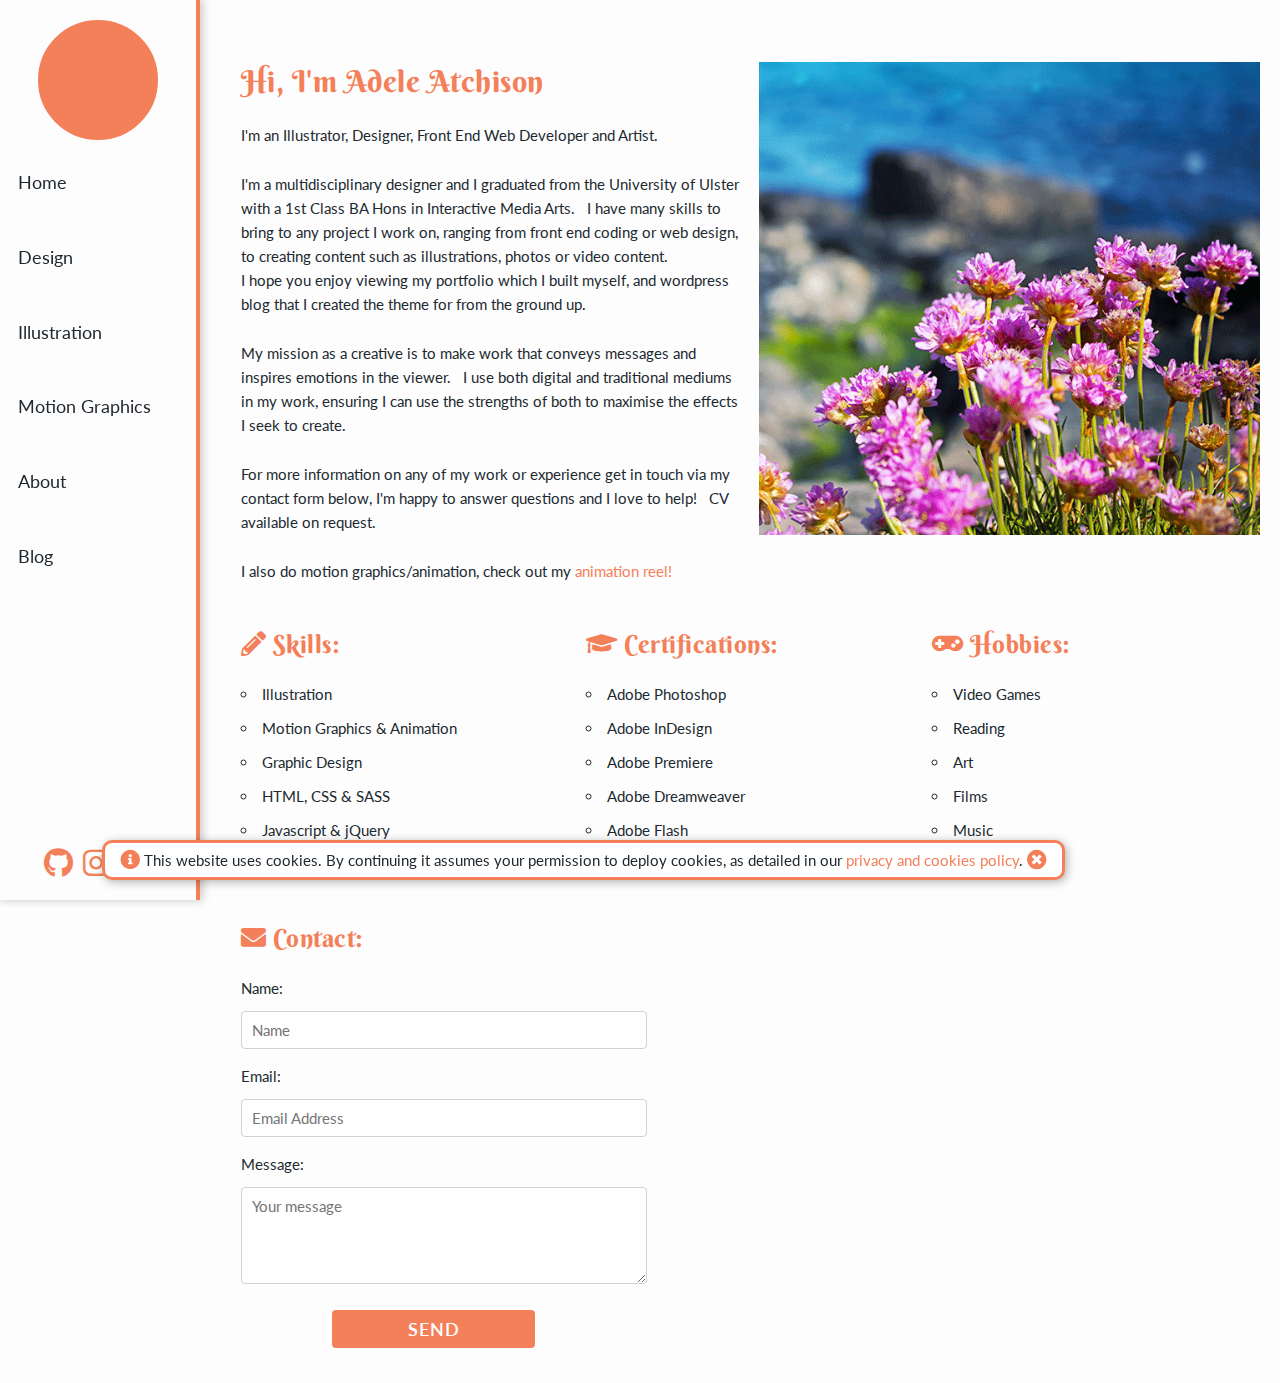
==== about.html @ dd893793 "Initial commit" ====
<!DOCTYPE html>
<html lang="en">
<head>

  <!-- Basic Page Needs
  –––––––––––––––––––––––––––––––––––––––––––––––––– -->
  <meta charset="utf-8">
  <title>Adele Atchison's Portfolio</title>
  <meta http-equiv="Content-Language" content="en">
  <meta name="description" content="Home Page of Adele Atchison's Portfolio">
  <meta name="author" content="Adele Atchison">
  <meta name="keywords" content="HTML,CSS,JavaScript,Illustration,Illustrator,Design,Designer,Photography,Portfolio,Northern Ireland,">

  <!-- Mobile Specific Metas
  –––––––––––––––––––––––––––––––––––––––––––––––––– -->
  <meta name="viewport" content="width=device-width, initial-scale=1">

  <!-- FONT
  –––––––––––––––––––––––––––––––––––––––––––––––––– -->
  <link href="https://fonts.googleapis.com/css?family=Berkshire+Swash|Lato" rel="stylesheet">

  <!-- CSS
  –––––––––––––––––––––––––––––––––––––––––––––––––– -->
  <link rel="stylesheet" href="css/normalize.css">
  <link rel="stylesheet" href="css/skeleton.css">
  <link rel="stylesheet" href="css/portfoliostyle.css">
  <link rel="stylesheet" href="css/fontawesome-free-5.0.1/web-fonts-with-css/css/fontawesome-all.css">
    
  <!-- Favicon
  –––––––––––––––––––––––––––––––––––––––––––––––––– -->
  <link rel="icon" type="image/png" href="images/favicon.png">
<!-- Global site tag (gtag.js) - Google Analytics -->
<script async src="https://www.googletagmanager.com/gtag/js?id=UA-66696200-1"></script>
<script>
  window.dataLayer = window.dataLayer || [];
  function gtag(){dataLayer.push(arguments);}
  gtag('js', new Date());

  gtag('config', 'UA-66696200-1');
</script>

</head>
<body>
    <!--<div id="splash" style="text-align: center;vertical-align: middle;font-size: 20px;">hi there</div>-->
    
    <div id="imgpage"><div id="close"><i class="fa fa-times fa-2x"></i></div>
    <div class="navigationbuttons"><div id="prev_button"><i class="fa fa-chevron-left fa-5x" aria-hidden="false"></i></div><div id="next_button"><i class="fa fa-chevron-right fa-5x" aria-hidden="false"></i></div></div>
</div>

  <!-- Primary Page Layout
  –––––––––––––––––––––––––––––––––––––––––––––––––– -->
    <div id="containerouter" data-page="default">
        <input id="sidebar_button" type="checkbox" role="button"><label for="sidebar_button"><span><i class="fas fa-bars fa-2x"></i></span></label></input>
        <div id="sidebar">
                 <div id="myicon"></div>
            <ul>
                <li><a href="./" data-page="default">Home</a></li>
                <li><a href="design.html" data-page="design">Design</a></li>
                <li><a href="illustration.html" data-page="illustration">Illustration</a></li>
                <li><a href="motiongraphics.html" data-page="photography">Motion Graphics</a></li>
                <li><a href="about.html" data-page="default">About</a></li>
                <li><a href="http://www.adeleatchison.co.uk/blog/" data-page="blog">Blog</a></li>
            </ul>
            
            
    <div class="footer">
        <a href="https://github.com/DelAtchison"><i class="fab fa-github fa-fw fa-2x"></i></a>
        <a href="https://www.instagram.com/deliinthesky/"><i class="fab fa-instagram fa-fw fa-2x"></i></a>
        <a href="https://twitter.com/DeliAtchison"><i class="fab fa-twitter fa-fw fa-2x"></i></a>
        
            </div>
        </div>
    
      <div class="containerinner about">
        <div id="gallery" style="margin-top:5%;">
            <div class="twelve columns">
            <div class="one-half column" style="padding-right:10px;"><h4 style="font-size:2em;">Hi, I'm Adele Atchison</h4><p>I'm an Illustrator, Designer, Front End Web Developer and Artist.</p><p>I'm a multidisciplinary designer and I graduated from the University of Ulster with a 1st Class BA Hons in Interactive Media Arts. &nbsp I have many skills to bring to any project I work on, ranging from front end coding or web design, to creating content such as illustrations, photos or video content. <br> I hope you enjoy viewing my portfolio which I built myself, and wordpress blog that I created the theme for from the ground up.</p> 
                
            <p>My mission as a creative is to make work that conveys messages and inspires emotions in the viewer.  &nbsp I use both digital and traditional mediums in my work, ensuring I can use the strengths of both to maximise the effects I seek to create.</p>
                
            <p>For more information on any of my work or experience get in touch via my contact form below, I'm happy to answer questions and I love to help! &nbsp CV available on request.</p>
                <p>I also do motion graphics/animation, check out my <a href="https://www.youtube.com/watch?v=agPzBRjDsdI&feature=youtu.be">animation reel! </a></p></div>
                
            <noscript><b>Javascript is disabled on your browser.<br> Please enable it to view this online portfolio as it was designed.</b></noscript>
            
            <div class="one-half column" style="padding-right:0.7%;"><img src="images/thumbnails/Photography/profileflowers.png" width="100%"></div>
            </div>
            <div class="twelve columns">
            <div class="one-third column"><h4><i class="fas fa-pencil-alt"></i> Skills:</h4>
                <ul>
                    <li>Illustration</li>
                    <li>Motion Graphics & Animation</li>
                    <li>Graphic Design</li>
                    <li>HTML, CSS & SASS </li>
                    <li>Javascript & jQuery</li>
                    <li>Photography</li>
                    
                </ul></div>
            <div class="one-third column"><h4><i class="fas fa-graduation-cap"></i> Certifications:</h4>
                <ul>
                    <li>Adobe Photoshop</li>
                    <li>Adobe InDesign</li>
                    <li>Adobe Premiere</li>
                    <li>Adobe Dreamweaver</li>
                    <li>Adobe Flash</li>
                </ul></div>
            <div class="one-third column"><h4><i class="fas fa-gamepad"></i> Hobbies:</h4>
            <ul>
                    <li>Video Games</li>
                    <li>Reading</li>
                    <li>Art</li>
                    <li>Films</li>
                    <li>Music</li>
                </ul></div>
            </div>
            <div class="twelve columns">
            <div class="one-half column cform"><h4><i class="fas fa-envelope"></i> Contact:</h4>
             <form action="//formspree.io/delatchison@gmail.com" method="POST" style="margin-left:3%">
                <p>  Name: </p>
                <input type="text" name="name" placeholder="Name">
                <p>  Email: </p>
                <input type="email" name="_replyto" placeholder="Email Address">
                <p>  Message: </p> 
                <textarea name="message" rows="5" placeholder="Your message" style="height:6.5em"></textarea>
                <input type="text" name="_gotcha" style="display:none"><br> 
                <input type="submit" value="Send" style="color:white;margin:0 auto;font-size:1.8rem;margin-top:20px;">
                </form> 
                </div></div>
                      
                
            
        </div>
      </div>
  </div>
<!-- Scripts --------->
       
  <script src="cookie_banner.js"></script> 
<!---End Document
  –––––––––––––––––––––––––––––––––––––––––––––––––– -->
</body>
</html>
---- css/skeleton.css ----
/*
* Skeleton V2.0.4
* Copyright 2014, Dave Gamache
* www.getskeleton.com
* Free to use under the MIT license.
* http://www.opensource.org/licenses/mit-license.php
* 12/29/2014
*/


/* Table of contents
––––––––––––––––––––––––––––––––––––––––––––––––––
- Grid
- Base Styles
- Typography
- Links
- Buttons
- Forms
- Lists
- Code
- Tables
- Spacing
- Utilities
- Clearing
- Media Queries
*/


/* Grid
–––––––––––––––––––––––––––––––––––––––––––––––––– */
.containerinner {
  position: relative;
  width: 100%; /* 798px breakpoint */
  max-width: 1040px;
  margin: 0;
  box-sizing: border-box;
  padding-top:20px;
  left:0;
  -moz-transition: left 0.3s ease;
  transition: left 0.3s ease;

}
.column,
.columns {
  width: 100%;
  float: left;
  box-sizing: border-box; }

/* For devices larger than 400px */
@media (min-width: 400px) {
  .container {
    width: 85%;
    padding: 0; }
}

/* For devices larger than 550px */
@media (min-width: 550px) {
  .containerinner {
    width: 97.5%; 
      margin:0 auto;}
  .column,
  .columns {
    margin: 0.5%!important; }
  /*.column:first-child,
  .columns:first-child {
    margin-left: 0; }*/

  .one.column,
  .one.columns                    { width: 4.66666666667%; }
  .two.columns                    { width: 13.3333333333%; }
  .three.columns                  { width: 22%;            }
  .four.columns                   { width: 30.6666666667%; }
  .five.columns                   { width: 39.3333333333%; }
  .six.columns                    { width: 48%;            }
  .seven.columns                  { width: 56.6666666667%; }
  .eight.columns                  { width: 65.3333333333%; }
  .nine.columns                   { width: 74.0%;          }
  .ten.columns                    { width: 82.6666666667%; }
  .eleven.columns                 { width: 91.3333333333%; }
  .twelve.columns                 { width: 100%; margin-left: 0; }

  .one-third.column               { width: 32.3333333334%; }
  .two-thirds.column              { width: 65.3333333333%; }

  .one-half.column                { width: 49%; }

  /* Offsets */
  .offset-by-one.column,
  .offset-by-one.columns          { margin-left: 8.66666666667%; }
  .offset-by-two.column,
  .offset-by-two.columns          { margin-left: 17.3333333333%; }
  .offset-by-three.column,
  .offset-by-three.columns        { margin-left: 26%;            }
  .offset-by-four.column,
  .offset-by-four.columns         { margin-left: 34.6666666667%; }
  .offset-by-five.column,
  .offset-by-five.columns         { margin-left: 43.3333333333%; }
  .offset-by-six.column,
  .offset-by-six.columns          { margin-left: 52%;            }
  .offset-by-seven.column,
  .offset-by-seven.columns        { margin-left: 60.6666666667%; }
  .offset-by-eight.column,
  .offset-by-eight.columns        { margin-left: 69.3333333333%; }
  .offset-by-nine.column,
  .offset-by-nine.columns         { margin-left: 78.0%;          }
  .offset-by-ten.column,
  .offset-by-ten.columns          { margin-left: 86.6666666667%; }
  .offset-by-eleven.column,
  .offset-by-eleven.columns       { margin-left: 95.3333333333%; }

  .offset-by-one-third.column,
  .offset-by-one-third.columns    { margin-left: 34.6666666667%; }
  .offset-by-two-thirds.column,
  .offset-by-two-thirds.columns   { margin-left: 69.3333333333%; }

  .offset-by-one-half.column,
  .offset-by-one-half.columns     { margin-left: 52%; }

}
@media (min-width: 600px) {
    .containerinner {padding-top:0;
  padding: 0 20px;
    margin: 0 auto;}
}
@media (min-width: 750px) {
    .containerinner {
        margin-left:20%;
        width:78%;
    }
}
@media (min-width: 1080px) {
    .containerinner {
        margin-left:17.5%;
        width:82.5%;
        max-width: 1200px;
    }
}
@media (min-width: 1200px) {
    .containerinner {
        margin-left:16%;
        width:85%;
        max-width: 1200px;
    }
}
@media (min-width: 1440px) {
    .containerinner {
        margin-left:15%;
        width:90%;
        max-width: 1200px;
    }
}
@media (min-width: 1560px) {
    .containerinner {
        margin-left:17.5%;
        width:90%;
        max-width: 1200px;
    }
}
@media (min-width: 1700px) {
    .containerinner {
        margin-left:17.5%;
        width:100%;
        max-width: 1300px;
    }
}

/* Base Styles
–––––––––––––––––––––––––––––––––––––––––––––––––– */
/* NOTE
html is set to 62.5% so that all the REM measurements throughout Skeleton
are based on 10px sizing. So basically 1.5rem = 15px :) */
html {
  font-size: 62.5%; }
body {
  font-size: 1.5em; /* currently ems cause chrome bug misinterpreting rems on body element */
  line-height: 1.6;
  font-weight: 400;
  font-family: "Raleway", "HelveticaNeue", "Helvetica Neue", Helvetica, Arial, sans-serif;
  color: #222; }


/* Typography
–––––––––––––––––––––––––––––––––––––––––––––––––– */
h1, h2, h3, h4, h5, h6 {
  margin-top: 0;
  margin-bottom: 2rem;
  font-weight: 300; }
h1 { font-size: 4.0rem; line-height: 1.2;  letter-spacing: -.1rem;}
h2 { font-size: 3.6rem; line-height: 1.25; letter-spacing: -.1rem; }
h3 { font-size: 3.0rem; line-height: 1.3;  letter-spacing: -.1rem; }
h4 { font-size: 2.4rem; line-height: 1.35; letter-spacing: -.08rem; }
h5 { font-size: 1.8rem; line-height: 1.5;  letter-spacing: -.05rem; }
h6 { font-size: 1.5rem; line-height: 1.6;  letter-spacing: 0; }

/* Larger than phablet */
@media (min-width: 550px) {
  h1 { font-size: 5.0rem; }
  h2 { font-size: 4.2rem; }
  h3 { font-size: 3.6rem; }
  h4 { font-size: 3.0rem; }
  h5 { font-size: 2.4rem; }
  h6 { font-size: 1.5rem; }
}

p {
  margin-top: 0; }


/* Links
–––––––––––––––––––––––––––––––––––––––––––––––––– */
a {
  color: #1EAEDB; }
a:hover {
  color: #0FA0CE; }


/* Buttons
–––––––––––––––––––––––––––––––––––––––––––––––––– */
.button,
button,
input[type="submit"],
input[type="reset"],
input[type="button"] {
  display: inline-block;
  height: 38px;
  padding: 0 30px;
  color: #555;
  text-align: center;
  font-size: 11px;
  font-weight: 600;
  line-height: 38px;
  letter-spacing: .1rem;
  text-transform: uppercase;
  text-decoration: none;
  white-space: nowrap;
  background-color: transparent;
  border-radius: 4px;
  border: 1px solid #bbb;
  cursor: pointer;
  box-sizing: border-box; }
.button:hover,
button:hover,
input[type="submit"]:hover,
input[type="reset"]:hover,
input[type="button"]:hover,
.button:focus,
button:focus,
input[type="submit"]:focus,
input[type="reset"]:focus,
input[type="button"]:focus {
  color: #333;
  border-color: #888;
  outline: 0; }
.button.button-primary,
button.button-primary,
input[type="submit"].button-primary,
input[type="reset"].button-primary,
input[type="button"].button-primary {
  color: #FFF;
  background-color: #33C3F0;
  border-color: #33C3F0; }
.button.button-primary:hover,
button.button-primary:hover,
input[type="submit"].button-primary:hover,
input[type="reset"].button-primary:hover,
input[type="button"].button-primary:hover,
.button.button-primary:focus,
button.button-primary:focus,
input[type="submit"].button-primary:focus,
input[type="reset"].button-primary:focus,
input[type="button"].button-primary:focus {
  color: #FFF;
  background-color: #1EAEDB;
  border-color: #1EAEDB; }


/* Forms
–––––––––––––––––––––––––––––––––––––––––––––––––– */
input[type="email"],
input[type="number"],
input[type="search"],
input[type="text"],
input[type="tel"],
input[type="url"],
input[type="password"],
textarea,
select {
  height: 38px;
  padding: 6px 10px; /* The 6px vertically centers text on FF, ignored by Webkit */
  background-color: #fff;
  border: 1px solid #D1D1D1;
  border-radius: 4px;
  box-shadow: none;
  box-sizing: border-box; }
/* Removes awkward default styles on some inputs for iOS */
input[type="email"],
input[type="number"],
input[type="search"],
input[type="text"],
input[type="tel"],
input[type="url"],
input[type="password"],
textarea {
  -webkit-appearance: none;
     -moz-appearance: none;
          appearance: none; }
textarea {
  min-height: 65px;
  padding-top: 6px;
  padding-bottom: 6px; }
input[type="email"]:focus,
input[type="number"]:focus,
input[type="search"]:focus,
input[type="text"]:focus,
input[type="tel"]:focus,
input[type="url"]:focus,
input[type="password"]:focus,
textarea:focus,
select:focus {
  border: 1px solid #33C3F0;
  outline: 0; }
label,
legend {
  display: block;
  margin-bottom: .5rem;
  font-weight: 600; }
fieldset {
  padding: 0;
  border-width: 0; }
input[type="checkbox"],
input[type="radio"] {
  display: inline; }
label > .label-body {
  display: inline-block;
  margin-left: .5rem;
  font-weight: normal; }


/* Lists
–––––––––––––––––––––––––––––––––––––––––––––––––– */
ul {
  list-style: circle inside; }
ol {
  list-style: decimal inside; }
ol, ul {
  padding-left: 0;
  margin-top: 0; }
ul ul,
ul ol,
ol ol,
ol ul {
  margin: 1.5rem 0 1.5rem 3rem;
  font-size: 90%; }
li {
  margin-bottom: 1rem; }


/* Code
–––––––––––––––––––––––––––––––––––––––––––––––––– */
code {
  padding: .2rem .5rem;
  margin: 0 .2rem;
  font-size: 90%;
  white-space: nowrap;
  background: #F1F1F1;
  border: 1px solid #E1E1E1;
  border-radius: 4px; }
pre > code {
  display: block;
  padding: 1rem 1.5rem;
  white-space: pre; }


/* Tables
–––––––––––––––––––––––––––––––––––––––––––––––––– */
th,
td {
  padding: 12px 15px;
  text-align: left;
  border-bottom: 1px solid #E1E1E1; }
th:first-child,
td:first-child {
  padding-left: 0; }
th:last-child,
td:last-child {
  padding-right: 0; }


/* Spacing
–––––––––––––––––––––––––––––––––––––––––––––––––– */
button,
.button {
  margin-bottom: 1rem; }
input,
textarea,
select,
fieldset {
  margin-bottom: 1.5rem; }
pre,
blockquote,
dl,
figure,
table,
p,
ul,
ol,
form {
  margin-bottom: 2.5rem; }


/* Utilities
–––––––––––––––––––––––––––––––––––––––––––––––––– */
.u-full-width {
  width: 100%;
  box-sizing: border-box; }
.u-max-full-width {
  max-width: 100%;
  box-sizing: border-box; }
.u-pull-right {
  float: right; }
.u-pull-left {
  float: left; }


/* Misc
–––––––––––––––––––––––––––––––––––––––––––––––––– */
hr {
  margin-top: 3rem;
  margin-bottom: 3.5rem;
  border-width: 0;
  border-top: 1px solid #E1E1E1; }


/* Clearing
–––––––––––––––––––––––––––––––––––––––––––––––––– */

/* Self Clearing Goodness */
.container:after,
.row:after,
.u-cf {
  content: "";
  display: table;
  clear: both; }


/* Media Queries
–––––––––––––––––––––––––––––––––––––––––––––––––– */
/*
Note: The best way to structure the use of media queries is to create the queries
near the relevant code. For example, if you wanted to change the styles for buttons
on small devices, paste the mobile query code up in the buttons section and style it
there.
*/


/* Larger than mobile */
@media (min-width: 400px) {}

/* Larger than phablet (also point when grid becomes active) */
@media (min-width: 550px) {}

/* Larger than tablet */
@media (min-width: 750px) {}

/* Larger than desktop */
@media (min-width: 1000px) {}

/* Larger than Desktop HD */
@media (min-width: 1200px) {}
---- css/portfoliostyle.css ----
/* -- css for adeleatchison.co.uk coded by Adele Atchison (deliinthesky) -- */
/* -- Variables ----------------------------------------------------------- */
/* -- Gradients ----------------------------------------------------------- */
/* -- Peach Base ---------------------------------------------------------- */
/* -- Pink Base ---------------------------------------------------------- */
/* -- Purple Base -------------------------------------------------------- */
/* -- Blue Base ---------------------------------------------------------- */
/* -- Green Base --------------------------------------------------------- */
/* -- Defaults  ---------------------------------------------------------- */
body {
  color: #212930;
  box-sizing: border-box !important;
  font-family: 'Lato', sans-serif;
}

#containerouter {
  position: relative;
  width: 100%;
  margin: 0 auto;
  box-sizing: border-box;
  background-color: #fdfdfd;
  overflow: hidden; }

#gallery {
  margin-top: 30px;
  clear: both;
  display: table;
  height: 500px;
  width: 100%; }
  #gallery h1, #gallery h2, #gallery h5 {
    font-family: 'Berkshire Swash';
    color: #f4805a; }
  #gallery h4 {
    font-size: 2.5rem;
    font-family: 'Berkshire Swash', cursive;
    color: #f4805a;
    letter-spacing: 0.5px; }

/* -- Mobile First ------------------------------------------------------ */
#sidebar {
  top: 0;
  left: -600px;
  width: 100%;
  height: 100%;
  background-color: #fdfdfd;
  float: left;
  position: fixed;
  box-sizing: border-box;
  overflow: hidden;
  z-index: 10;
  padding-top: 50px;
  -moz-transition: left 0.3s ease;
  transition: left 0.3s ease;
  -webkit-box-shadow: 2px 0px 8px 1px #cecdcc;
  -moz-box-shadow: 2px 0px 8px 1px #cecdcc;
  box-shadow: 2px 0px 8px 1px #cecdcc; }
  #sidebar li {
    list-style: none;
    font-size: 1.2em;
    width: 95%; }
    #sidebar li a {
      text-decoration: none;
      color: #212930;
      width: 90%;
      display: block;
      padding: 1em; }
    #sidebar li a:hover {
      -webkit-box-shadow: 0px 2px 6px 0px #cecdcc;
      -moz-box-shadow: 0px 2px 6px 0px #cecdcc;
      box-shadow: 0px 2px 6px 0px #cecdcc; }
  #sidebar .footer {
    background-color: #fdfdfd;
    bottom: 10px;
    position: absolute;
    height: auto;
    width: 100%;
    margin: 0 auto;
    left: -0.9%;
    box-sizing: border-box;
    padding: 5%;
    display: flex;
    align-items: center;
    justify-content: center;
    align-items: flex-end; }
    #sidebar .footer a {
      transition: all 0.2s ease;
      -webkit-transition: all 0.2s ease; }
  #sidebar #myicon {
    width: 120px;
    height: 120px;
    border-radius: 50%;
    background-color: #f4805a;
    margin: 0 auto;
    display: none;
    background-image: url(../images/images/illustration/profile.png);
    background-size: cover;
    background-position: center;
    border-width: 3px;
    border-style: solid;
    box-sizing: border-box; }

#menu-menu-1 {
  padding: 0 !important; }

#containerouter[data-page="default"] #myicon {
  border-color: #f4805a; }

#containerouter[data-page="design"] #myicon {
  border-color: #f05b71; }

#containerouter[data-page="illustration"] #myicon {
  border-color: #8b80bc; }

#containerouter[data-page="photography"] #myicon {
  border-color: #4e8cca; }

#containerouter[data-page="blog"] #myicon {
  border-color: #78c372; }

#gallery input {
  width: 100%; }
#gallery .header h5 {
  font-size: 1.4em; }
  #gallery .header h5 a {
    text-decoration: none;
    color: #f4805a; }
  #gallery .header h5 a:hover {
    color: #f05b71; }

.about {
  padding-left: 2%;
  padding-right: 2%; }
  .about a {
    text-decoration: none;
    color: #f4805a; }
  .about a:hover {
    color: #f05b71; }

#containerouter[data-page="default"] #sidebar {
  border-style: solid;
  border-width: 0px 4px 0px 0px;
  border-right-color: #f4805a; }
  #containerouter[data-page="default"] #sidebar a[data-page='default']:hover {
    background-color: #f4805a;
    color: #fdfdfd; }
  #containerouter[data-page="default"] #sidebar a[data-page='design']:hover {
    background: #f4805a;
    /* Old browsers */
    background: -moz-linear-gradient(right, #f4805a 0%, #f05b71 90%);
    /* FF3.6+ */
    background: -webkit-gradient(linear, right, left, color-stop(0%, #f4805a), color-stop(90%, #f05b71));
    /* Chrome,Safari4+ */
    background: -webkit-linear-gradient(right, #f4805a 0%, #f05b71 90%);
    /* Chrome10+,Safari5.1+ */
    background: -o-linear-gradient(right, #f4805a 0%, #f05b71 90%);
    /* Opera 11.10+ */
    background: -ms-linear-gradient(right, #f4805a 0%, #f05b71 90%);
    /* IE10+ */
    background: linear-gradient(to left, #f4805a 0%, #f05b71 90%);
    /* W3C */
    filter: progid:DXImageTransform.Microsoft.gradient( startColorstr='#ffffff', endColorstr='#000000',GradientType=0 );
    /* IE6-9 */
    color: #fdfdfd; }
  #containerouter[data-page="default"] #sidebar a[data-page='illustration']:hover {
    background: #f4805a;
    /* Old browsers */
    background: -moz-linear-gradient(right, #f4805a 0%, #8b80bc 90%);
    /* FF3.6+ */
    background: -webkit-gradient(linear, right, left, color-stop(0%, #f4805a), color-stop(90%, #8b80bc));
    /* Chrome,Safari4+ */
    background: -webkit-linear-gradient(right, #f4805a 0%, #8b80bc 90%);
    /* Chrome10+,Safari5.1+ */
    background: -o-linear-gradient(right, #f4805a 0%, #8b80bc 90%);
    /* Opera 11.10+ */
    background: -ms-linear-gradient(right, #f4805a 0%, #8b80bc 90%);
    /* IE10+ */
    background: linear-gradient(to left, #f4805a 0%, #8b80bc 90%);
    /* W3C */
    filter: progid:DXImageTransform.Microsoft.gradient( startColorstr='#ffffff', endColorstr='#000000',GradientType=0 );
    /* IE6-9 */
    color: #fdfdfd; }
  #containerouter[data-page="default"] #sidebar a[data-page='photography']:hover {
    background: #f4805a;
    /* Old browsers */
    background: -moz-linear-gradient(right, #f4805a 0%, #4e8cca 90%);
    /* FF3.6+ */
    background: -webkit-gradient(linear, right, left, color-stop(0%, #f4805a), color-stop(90%, #4e8cca));
    /* Chrome,Safari4+ */
    background: -webkit-linear-gradient(right, #f4805a 0%, #4e8cca 90%);
    /* Chrome10+,Safari5.1+ */
    background: -o-linear-gradient(right, #f4805a 0%, #4e8cca 90%);
    /* Opera 11.10+ */
    background: -ms-linear-gradient(right, #f4805a 0%, #4e8cca 90%);
    /* IE10+ */
    background: linear-gradient(to left, #f4805a 0%, #4e8cca 90%);
    /* W3C */
    filter: progid:DXImageTransform.Microsoft.gradient( startColorstr='#ffffff', endColorstr='#000000',GradientType=0 );
    /* IE6-9 */
    color: #fdfdfd; }
  #containerouter[data-page="default"] #sidebar a[data-page='blog']:hover {
    background: #f4805a;
    /* Old browsers */
    background: -moz-linear-gradient(right, #f4805a 0%, #78c372 90%);
    /* FF3.6+ */
    background: -webkit-gradient(linear, right, left, color-stop(0%, #f4805a), color-stop(198, #78c372));
    /* Chrome,Safari4+ */
    background: -webkit-linear-gradient(right, #f4805a 0%, #78c372 90%);
    /* Chrome10+,Safari5.1+ */
    background: -o-linear-gradient(right, #f4805a 0%, #78c372 90%);
    /* Opera 11.10+ */
    background: -ms-linear-gradient(right, #f4805a 0%, #78c372 90%);
    /* IE10+ */
    background: linear-gradient(to left, #f4805a 0%, #78c372 90%);
    /* W3C */
    filter: progid:DXImageTransform.Microsoft.gradient( startColorstr='#ffffff', endColorstr='#000000',GradientType=0 );
    /* IE6-9 */
    color: #fdfdfd; }
#containerouter[data-page="default"] .footer a {
  color: #f4805a; }
#containerouter[data-page="default"] .footer a:hover {
  color: #f05b71;
  transition: all 0.2s ease;
  -webkit-transition: all 0.2s ease; }
#containerouter[data-page="default"] .footer a:active {
  color: #ce5335; }

.cookie a {
  color: #f4805a;
text-decoration: none;}
.cookie a:hover {
  color: #f05b71;
  transition: all 0.2s ease;
  -webkit-transition: all 0.2s ease; }
.cookie a:active {
  color: #ce5335; }

#containerouter[data-page="design"] #sidebar {
  border-style: solid;
  border-width: 0px 4px 0px 0px;
  border-right-color: #f05b71; }
  #containerouter[data-page="design"] #sidebar a[data-page='default']:hover {
    background: #f05b71;
    /* Old browsers */
    background: -moz-linear-gradient(right, #f05b71 0%, #f4805a 90%);
    /* FF3.6+ */
    background: -webkit-gradient(linear, right, left, color-stop(0%, #f05b71), color-stop(90%, #f4805a));
    /* Chrome,Safari4+ */
    background: -webkit-linear-gradient(right, #f05b71 0%, #f4805a 90%);
    /* Chrome10+,Safari5.1+ */
    background: -o-linear-gradient(right, #f05b71 0%, #f4805a 90%);
    /* Opera 11.10+ */
    background: -ms-linear-gradient(right, #f05b71 0%, #f4805a 90%);
    /* IE10+ */
    background: linear-gradient(to left, #f05b71 0%, #f4805a 90%);
    /* W3C */
    filter: progid:DXImageTransform.Microsoft.gradient( startColorstr='#ffffff', endColorstr='#000000',GradientType=0 );
    /* IE6-9 */
    color: #fdfdfd; }
  #containerouter[data-page="design"] #sidebar a[data-page='design']:hover {
    background-color: #f05b71;
    color: #fdfdfd; }
  #containerouter[data-page="design"] #sidebar a[data-page='illustration']:hover {
    background: #f05b71;
    /* Old browsers */
    background: -moz-linear-gradient(right, #f05b71 0%, #8b80bc 90%);
    /* FF3.6+ */
    background: -webkit-gradient(linear, right, left, color-stop(0%, #f05b71), color-stop(90%, #8b80bc));
    /* Chrome,Safari4+ */
    background: -webkit-linear-gradient(right, #f05b71 0%, #8b80bc 90%);
    /* Chrome10+,Safari5.1+ */
    background: -o-linear-gradient(right, #f05b71 0%, #8b80bc 90%);
    /* Opera 11.10+ */
    background: -ms-linear-gradient(right, #f05b71 0%, #8b80bc 90%);
    /* IE10+ */
    background: linear-gradient(to left, #f05b71 0%, #8b80bc 90%);
    /* W3C */
    filter: progid:DXImageTransform.Microsoft.gradient( startColorstr='#ffffff', endColorstr='#000000',GradientType=0 );
    /* IE6-9 */
    color: #fdfdfd; }
  #containerouter[data-page="design"] #sidebar a[data-page='photography']:hover {
    background: #f05b71;
    /* Old browsers */
    background: -moz-linear-gradient(right, #f05b71 0%, #4e8cca 90%);
    /* FF3.6+ */
    background: -webkit-gradient(linear, right, left, color-stop(0%, #f05b71), color-stop(90%, #4e8cca));
    /* Chrome,Safari4+ */
    background: -webkit-linear-gradient(right, #f05b71 0%, #4e8cca 90%);
    /* Chrome10+,Safari5.1+ */
    background: -o-linear-gradient(right, #f05b71 0%, #4e8cca 90%);
    /* Opera 11.10+ */
    background: -ms-linear-gradient(right, #f05b71 0%, #4e8cca 90%);
    /* IE10+ */
    background: linear-gradient(to left, #f05b71 0%, #4e8cca 90%);
    /* W3C */
    filter: progid:DXImageTransform.Microsoft.gradient( startColorstr='#ffffff', endColorstr='#000000',GradientType=0 );
    /* IE6-9 */
    color: #fdfdfd; }
  #containerouter[data-page="design"] #sidebar a[data-page='blog']:hover {
    background: #f05b71;
    /* Old browsers */
    background: -moz-linear-gradient(right, #f05b71 0%, #78c372 90%);
    /* FF3.6+ */
    background: -webkit-gradient(linear, right, left, color-stop(0%, #f05b71), color-stop(90%, #78c372));
    /* Chrome,Safari4+ */
    background: -webkit-linear-gradient(right, #f05b71 0%, #78c372 90%);
    /* Chrome10+,Safari5.1+ */
    background: -o-linear-gradient(right, #f05b71 0%, #78c372 90%);
    /* Opera 11.10+ */
    background: -ms-linear-gradient(right, #f05b71 0%, #78c372 90%);
    /* IE10+ */
    background: linear-gradient(to left, #f05b71 0%, #78c372 90%);
    /* W3C */
    filter: progid:DXImageTransform.Microsoft.gradient( startColorstr='#ffffff', endColorstr='#000000',GradientType=0 );
    /* IE6-9 */
    color: #fdfdfd; }
#containerouter[data-page="design"] .footer a {
  color: #f05b71; }
#containerouter[data-page="design"] .footer a:hover {
  color: #f4805a;
  transition: all 0.2s ease;
  -webkit-transition: all 0.2s ease; }

#containerouter[data-page="illustration"] #sidebar {
  border-style: solid;
  border-width: 0px 4px 0px 0px;
  border-right-color: #8b80bc; }
  #containerouter[data-page="illustration"] #sidebar a[data-page='default']:hover {
    background: #8b80bc;
    /* Old browsers */
    background: -moz-linear-gradient(right, #8b80bc 0%, #f4805a 90%);
    /* FF3.6+ */
    background: -webkit-gradient(linear, right, left, color-stop(0%, #8b80bc), color-stop(90%, #f4805a));
    /* Chrome,Safari4+ */
    background: -webkit-linear-gradient(right, #8b80bc 0%, #f4805a 90%);
    /* Chrome10+,Safari5.1+ */
    background: -o-linear-gradient(right, #8b80bc 0%, #f4805a 90%);
    /* Opera 11.10+ */
    background: -ms-linear-gradient(right, #8b80bc 0%, #f4805a 90%);
    /* IE10+ */
    background: linear-gradient(to left, #8b80bc 0%, #f4805a 90%);
    /* W3C */
    filter: progid:DXImageTransform.Microsoft.gradient( startColorstr='#ffffff', endColorstr='#000000',GradientType=0 );
    /* IE6-9 */
    color: #fdfdfd; }
  #containerouter[data-page="illustration"] #sidebar a[data-page='design']:hover {
    background: #8b80bc;
    /* Old browsers */
    background: -moz-linear-gradient(right, #8b80bc 0%, #f05b71 90%);
    /* FF3.6+ */
    background: -webkit-gradient(linear, right, left, color-stop(0%, #f05b71), color-stop(90%, #8b80bc));
    /* Chrome,Safari4+ */
    background: -webkit-linear-gradient(right, #8b80bc 0%, #f05b71 90%);
    /* Chrome10+,Safari5.1+ */
    background: -o-linear-gradient(right, #8b80bc 0%, #f05b71 90%);
    /* Opera 11.10+ */
    background: -ms-linear-gradient(right, #8b80bc 0%, #f05b71 90%);
    /* IE10+ */
    background: linear-gradient(to left, #8b80bc 0%, #f05b71 90%);
    /* W3C */
    filter: progid:DXImageTransform.Microsoft.gradient( startColorstr='#ffffff', endColorstr='#000000',GradientType=0 );
    /* IE6-9 */
    color: #fdfdfd; }
  #containerouter[data-page="illustration"] #sidebar a[data-page='illustration']:hover {
    background-color: #8b80bc;
    color: #fdfdfd; }
  #containerouter[data-page="illustration"] #sidebar a[data-page='photography']:hover {
    background: #8b80bc;
    /* Old browsers */
    background: -moz-linear-gradient(right, #8b80bc 0%, #4e8cca 90%);
    /* FF3.6+ */
    background: -webkit-gradient(linear, right, left, color-stop(0%, #8b80bc), color-stop(90%, #4e8cca));
    /* Chrome,Safari4+ */
    background: -webkit-linear-gradient(right, #8b80bc 0%, #4e8cca 90%);
    /* Chrome10+,Safari5.1+ */
    background: -o-linear-gradient(right, #8b80bc 0%, #4e8cca 90%);
    /* Opera 11.10+ */
    background: -ms-linear-gradient(right, #8b80bc 0%, #4e8cca 90%);
    /* IE10+ */
    background: linear-gradient(to left, #8b80bc 0%, #4e8cca 90%);
    /* W3C */
    filter: progid:DXImageTransform.Microsoft.gradient( startColorstr='#ffffff', endColorstr='#000000',GradientType=0 );
    /* IE6-9 */
    color: #fdfdfd; }
  #containerouter[data-page="illustration"] #sidebar a[data-page='blog']:hover {
    background: #8b80bc;
    /* Old browsers */
    background: -moz-linear-gradient(right, #8b80bc 0%, #78c372 90%);
    /* FF3.6+ */
    background: -webkit-gradient(linear, right, left, color-stop(0%, #8b80bc), color-stop(90%, #78c372));
    /* Chrome,Safari4+ */
    background: -webkit-linear-gradient(right, #8b80bc 0%, #78c372 90%);
    /* Chrome10+,Safari5.1+ */
    background: -o-linear-gradient(right, #8b80bc 0%, #78c372 90%);
    /* Opera 11.10+ */
    background: -ms-linear-gradient(right, #8b80bc 0%, #78c372 90%);
    /* IE10+ */
    background: linear-gradient(to left, #8b80bc 0%, #78c372 90%);
    /* W3C */
    filter: progid:DXImageTransform.Microsoft.gradient( startColorstr='#ffffff', endColorstr='#000000',GradientType=0 );
    /* IE6-9 */
    color: #fdfdfd; }
#containerouter[data-page="illustration"] .footer a {
  color: #8b80bc; }
#containerouter[data-page="illustration"] .footer a:hover {
  color: #f4805a;
  transition: all 0.2s ease;
  -webkit-transition: all 0.2s ease; }

#containerouter[data-page="photography"] #sidebar {
  border-style: solid;
  border-width: 0px 4px 0px 0px;
  border-right-color: #4e8cca; }
  #containerouter[data-page="photography"] #sidebar a[data-page='default']:hover {
    background: #4e8cca;
    /* Old browsers */
    background: -moz-linear-gradient(right, #4e8cca 0%, #f4805a 90%);
    /* FF3.6+ */
    background: -webkit-gradient(linear, right, left, color-stop(0%, #4e8cca), color-stop(90%, #f4805a));
    /* Chrome,Safari4+ */
    background: -webkit-linear-gradient(right, #4e8cca 0%, #f4805a 90%);
    /* Chrome10+,Safari5.1+ */
    background: -o-linear-gradient(right, #4e8cca 0%, #f4805a 90%);
    /* Opera 11.10+ */
    background: -ms-linear-gradient(right, #4e8cca 0%, #f4805a 90%);
    /* IE10+ */
    background: linear-gradient(to left, #4e8cca 0%, #f4805a 90%);
    /* W3C */
    filter: progid:DXImageTransform.Microsoft.gradient( startColorstr='#ffffff', endColorstr='#000000',GradientType=0 );
    /* IE6-9 */
    color: #fdfdfd; }
  #containerouter[data-page="photography"] #sidebar a[data-page='design']:hover {
    background: #4e8cca;
    /* Old browsers */
    background: -moz-linear-gradient(right, #4e8cca 0%, #f05b71 90%);
    /* FF3.6+ */
    background: -webkit-gradient(linear, right, left, color-stop(0%, #f05b71), color-stop(90%, #4e8cca));
    /* Chrome,Safari4+ */
    background: -webkit-linear-gradient(right, #4e8cca 0%, #f05b71 90%);
    /* Chrome10+,Safari5.1+ */
    background: -o-linear-gradient(right, #4e8cca 0%, #f05b71 90%);
    /* Opera 11.10+ */
    background: -ms-linear-gradient(right, #4e8cca 0%, #f05b71 90%);
    /* IE10+ */
    background: linear-gradient(to left, #4e8cca 0%, #f05b71 90%);
    /* W3C */
    filter: progid:DXImageTransform.Microsoft.gradient( startColorstr='#ffffff', endColorstr='#000000',GradientType=0 );
    /* IE6-9 */
    color: #fdfdfd; }
  #containerouter[data-page="photography"] #sidebar a[data-page='illustration']:hover {
    background: #4e8cca;
    /* Old browsers */
    background: -moz-linear-gradient(right, #4e8cca 0%, #8b80bc 90%);
    /* FF3.6+ */
    background: -webkit-gradient(linear, right, left, color-stop(0%, #4e8cca), color-stop(90%, #8b80bc));
    /* Chrome,Safari4+ */
    background: -webkit-linear-gradient(right, #4e8cca 0%, #8b80bc 90%);
    /* Chrome10+,Safari5.1+ */
    background: -o-linear-gradient(right, #4e8cca 0%, #8b80bc 90%);
    /* Opera 11.10+ */
    background: -ms-linear-gradient(right, #4e8cca 0%, #8b80bc 90%);
    /* IE10+ */
    background: linear-gradient(to left, #4e8cca 0%, #8b80bc 90%);
    /* W3C */
    filter: progid:DXImageTransform.Microsoft.gradient( startColorstr='#ffffff', endColorstr='#000000',GradientType=0 );
    /* IE6-9 */
    color: #fdfdfd; }
  #containerouter[data-page="photography"] #sidebar a[data-page='photography']:hover {
    background-color: #4e8cca;
    color: #fdfdfd; }
  #containerouter[data-page="photography"] #sidebar a[data-page='blog']:hover {
    background: #4e8cca;
    /* Old browsers */
    background: -moz-linear-gradient(right, #4e8cca 0%, #78c372 90%);
    /* FF3.6+ */
    background: -webkit-gradient(linear, right, left, color-stop(0%, #4e8cca), color-stop(90%, #78c372));
    /* Chrome,Safari4+ */
    background: -webkit-linear-gradient(right, #4e8cca 0%, #78c372 90%);
    /* Chrome10+,Safari5.1+ */
    background: -o-linear-gradient(right, #4e8cca 0%, #78c372 90%);
    /* Opera 11.10+ */
    background: -ms-linear-gradient(right, #4e8cca 0%, #78c372 90%);
    /* IE10+ */
    background: linear-gradient(to left, #4e8cca 0%, #78c372 90%);
    /* W3C */
    filter: progid:DXImageTransform.Microsoft.gradient( startColorstr='#ffffff', endColorstr='#000000',GradientType=0 );
    /* IE6-9 */
    color: #fdfdfd; }
#containerouter[data-page="photography"] .footer a {
  color: #4e8cca; }
#containerouter[data-page="photography"] .footer a:hover {
  color: #f4805a;
  transition: all 0.2s ease;
  -webkit-transition: all 0.2s ease; }

label {
  position: fixed;
  background-color: transparent;
  margin: 0;
  width: auto;
  z-index: 20;
  transition: all 0.1s ease-in-out;
  margin-left: 2.5px;
  margin-top: 1.5px;
  padding: 5px 5px 3px 5px;
  background-color: rgba(253, 253, 253, 0.9);
  border-radius: 5px; }

label:hover {
  cursor: pointer; }

input[type=checkbox] {
  display: none; }

input:checked ~ .containerinner {
  left: 600px;
  -moz-transition: all 0.3s ease-in-out;
  transition: all 0.3s ease-in-out; }

input:checked ~ label {
  left: 0;
  transform: rotate(360deg);
  transition: all 0.1s ease-in-out;
  -moz-transition: all 0.3s ease-in-out; }

input:checked ~ #sidebar {
  left: 0;
  width: 100%;
  height: 100%;
  visibility: visible;
  -moz-transition: left 0.3s ease;
  transition: left 0.3s ease; }

#containerouter[data-page="default"] label {
  color: #f4805a; }
#containerouter[data-page="default"] input:checked ~ label {
  color: #f05b71; }

#containerouter[data-page="design"] label {
  color: #f05b71; }
#containerouter[data-page="design"] input:checked ~ label {
  color: #f4805a; }

#containerouter[data-page="illustration"] label {
  color: #8b80bc; }
#containerouter[data-page="illustration"] input:checked ~ label {
  color: #f4805a; }

#containerouter[data-page="photography"] label {
  color: #4e8cca; }
#containerouter[data-page="photography"] input:checked ~ label {
  color: #f4805a; }

/* -- Desktop ----------------------------------------------------------- */
@media (min-width: 600px) {
  #sidebar {
    height: 100%;
    min-width: 160px;
    width: 20%;
    max-width: 200px;
    float: left;
    position: fixed;
    padding-top: 50px;
    box-sizing: border-box; }
    #sidebar li {
      list-style: none;
      font-size: 1.2em; }

  #gallery h4 {
    font-size: 2.2rem; }
  #gallery .header h5 {
    font-size: 1.75em; }

  input:checked ~ label {
    left: 0;
    box-sizing: border-box; }

  input:checked ~ .containerinner {
    left: 200px;
    overflow: hidden; } }
@media (max-height: 626px) and (max-width: 750px) {
  #sidebar #myicon {
    display: none; } }
@media (min-height: 627px) and (min-width: 750px) {
  #sidebar #myicon {
    display: block;
    margin-bottom: 10px; } }
@media (min-width: 750px) {
  label {
    display: none; }

  #sidebar {
    left: 0;
    padding-top: 20px; }

  #gallery h4 {
    font-size: 2.4rem; } }
@media (min-width: 850px) {
  #gallery h4 {
    font-size: 2.5rem; } }
@media (min-width: 2000px) {
  #sidebar a {
    text-decoration: none;
    color: #212930;
    width: 95%;
    display: block;
    padding: 1em; }
  #sidebar .footer a {
    padding: 0.5em; } }
/* -- Gallery ----------------------------------------------------------- */
.container {
  position: relative;
  width: 100%;
  max-width: 960px;
  margin: 0 auto;
  padding: 0 20px;
  box-sizing: border-box; }

.fullsize {
  width: 100%;
  margin-left: 2%; }

#gallery i {
  color: #f4805a; }
#gallery input {
  width: 100%; }
#gallery textarea {
  width: 100%; }
#gallery input[type="submit"] {
  width: 100%;
  background-color: #f4805a;
  color: #fdfdfd;
  border: none;
  transition: all ease-in-out 0.05s; }
#gallery input[type="submit"]:hover {
  background-color: #f05b71;
  transition: all ease-in-out 0.05s; }
#gallery input[type="submit"]:active {
  background-color: #ce5335; }
#gallery form p {
  margin-bottom: 1.1rem; }

.fullsize:firstchild {
  margin-left: 0; }

.halfsize {
  width: 48%;
  width: 100%;
  float: left;
  box-sizing: border-box; }

.halfsize:firstchild {
  margin-left: 0; }

.thumbnail {
  width: 100%;
  height: 100%;
  display: block; }

.imageholder {
  width: 100%;
  height: 100px;
  box-sizing: border-box;
  background-size: cover;
  background-position: center;
  display: block;
  margin: 1%;
  z-index: 1;
  overflow: hidden;
  cursor: pointer; }

.imageholder::after {
  padding-bottom: 30%; }

.imageholder {
  max-height: 525px;
  min-height: 190px;
  /*height:auto;*/
  box-sizing: border-box;
  border: none !important;
  background-size: cover;
  background-position: center;
  display: block;
  margin: 0 auto;
  z-index: 1;
  overflow: hidden;
  cursor: pointer;
  margin-right: 1%;
  position: relative;
  align-content: center;
  vertical-align: middle;
  text-align: center; }

.holdercontent {
  position: absolute;
  z-index: 20;
  font-size: 0.9em;
  font-weight: 100;
  letter-spacing: 3px;
  min-height: 7.5px;
  height: 55px;
  max-height: 90px;
  min-width: 80px;
  color: #fdfdfd;
  max-width: 90%;
  display: block;
  vertical-align: middle;
  text-align: center;
  padding: 2% 0% 2% 0%;
  box-sizing: border-box;
  left: 15%;
  right: 15%;
  margin: 0 auto;
  overflow: hidden;
  margin-top: 20%;
  border-style: solid;
  border-color: rgba(255, 255, 255, 0.9);
  opacity: 1;
  transform: translateZ(0);
  transition: all 0.2s ease-in-out;
  -ms-transition: all 0.2s ease-in-out;
  -moz-transition: all 0.2s ease-in-out;
  -webkit-transition: all 0.2s ease-in-out;
  -o-transition: all 0.2s ease-in-out; }

@media (min-width: 375px) {
  .holdercontent {
    margin-top: 17.5%; } }
@media (min-width: 500px) {
  .holdercontent {
    margin-top: 15%; }

  .navigationbuttons {
    margin-top: 30%; }

  #gallery input {
    width: 80%; }
  #gallery textarea {
    width: 80%; }
  #gallery input[type="submit"] {
    width: 40%;
    background-color: #f4805a;
    color: #fdfdfd;
    margin-left: 18% !important; } }
@media (min-width: 550px) {
  .holdercontent {
    margin-top: 30%; } }
@media (min-width: 769px) {
  .holdercontent {
    opacity: 0; }

  .holdercontent:hover, .imageholder:hover .holdercontent {
    opacity: 1;
    transition: all 0.2s ease-in-out;
    -moz-transition: all 0.2s ease-in-out;
    -ms-transition: all 0.2s ease-in-out;
    -webkit-transition: all 0.2s ease-in-out;
    -o-transition: all 0.2s ease-in-out;
    cursor: pointer; } }
@media (min-width: 700px) {
  .holdercontent {
    margin-top: 40%;
    padding: 2% 0% 2% 0%;
    min-height: 50px;
    line-height: 32px;
    min-width: 150px; }

  .one-third .holdercontent {
    min-width: 0px;
    height: auto; }

  .one-third .thumbnail {
    height: 205px;
    width: 100%; }

  .one-half .thumbnail {
    height: 310px;
    width: 100%; }

  .one-half.imageholder {
    min-height: 310px; }

  .one-third.imageholder {
    min-height: 205px; } }
@media (min-width: 767px) {
  .holdercontent {
    margin-top: 40%;
    padding: 2% 0% 2% 0%;
    min-height: 50px;
    line-height: 32px;
    min-width: 150px; }

  .one-third .holdercontent {
    min-width: 0px;
    height: auto; }

  .one-third .thumbnail {
    height: 190px;
    width: 100%; }

  .one-half .thumbnail {
    height: 280px;
    width: 100%; }

  .one-half.imageholder {
    min-height: 270px; }

  .one-third.imageholder {
    min-height: 190px; } }
@media (min-width: 860px) {
  .holdercontent {
    margin-top: 35%; } }
@media (min-width: 960px) {
  #gallery .header h5 {
    font-size: 1.75em; }

  .holdercontent {
    position: absolute;
    z-index: 10;
    min-height: 60px;
    height: auto;
    min-width: 100px;
    max-width: 100%;
    display: block;
    vertical-align: middle;
    text-align: center;
    padding: 10px;
    box-sizing: border-box;
    left: 15%;
    right: 15%;
    margin: 0 auto;
    overflow: hidden;
    margin-top: 27.5%;
    line-height: 55px; }

  .one-third .holdercontent {
    margin-top: 30%; }
  .one-third .thumbnail {
    height: 225px; }

  .one-half .holdercontent {
    margin-top: 38%; }
  .one-half .thumbnail {
    height: 345px; }

  .one-third.imageholder {
    height: 225px; }

  .one-half.imageholder {
    height: 345px; } }
@media (min-width: 1024px) {
  .one-third .holdercontent {
    margin-top: 30%; }
  .one-third .thumbnail {
    height: 245px; }

  .one-half .holdercontent {
    margin-top: 38%; }
  .one-half .thumbnail {
    height: 370px; }

  .one-third.imageholder {
    height: 245px; }

  .one-half.imageholder {
    height: 370px; } }
@media (min-width: 1200px) {
  .one-third .holdercontent {
    margin-top: 30%; }
  .one-third .thumbnail {
    height: 305px; }

  .one-half .holdercontent {
    margin-top: 38%; }
  .one-half .thumbnail {
    height: 460px; }

  .one-third.imageholder {
    height: 305px; }

  .one-half.imageholder {
    height: 460px; } }
@media (min-width: 1439px) {
  .one-third .holdercontent {
    margin-top: 30%; }
  .one-third .thumbnail {
    height: 375px; }

  .one-half .holdercontent {
    margin-top: 38%; }
  .one-half .thumbnail {
    height: 565px; }

  .one-third.imageholder {
    height: 375px; }

  .one-half.imageholder {
    height: 565px; } }
.holdercontent:hover + img, .thumbnail:hover {
  -webkit-transform: scale(1.1, 1.1);
  -moz-transform: scale(1.1, 1.1);
  -ms-transform: scale(1.1, 1.1);
  -o-transform: scale(1.1, 1.1);
  transition: all 0.2s ease-in-out;
  -o-transition: all 0.2s ease-in-out;
  -ms-transition: all 0.2s ease-in-out;
  -moz-transition: all 0.2s ease-in-out;
  -webkit-transition: all 0.2s ease-in-out;
  -o-transition: all 0.2s ease-in-out;
  filter: blur(3px) grayscale(0.8) brightness(80%);
  -o-filter: greyscale(0.8) brightness(80%) blur(3px);
  -ms-filter: greyscale(0.8) brightness(80%) blur(3px);
  -moz-filter: greyscale(0.8) brightness(80%) blur(3px);
  -webkit-filter: blur(3px) greyscale(0.8) brightness(80%); }

#containerouter[data-page="default"] .holdercontent {
  background-color: rgba(24, 12, 9, 0.5); }

#containerouter[data-page="design"] .holdercontent {
  background-color: rgba(24, 9, 11, 0.5); }

#containerouter[data-page="illustration"] .holdercontent {
  background-color: rgba(27, 25, 37, 0.5); }

#containerouter[data-page="photography"] .holdercontent {
  background-color: rgba(15, 28, 40, 0.5); }

.imageholder:hover > .holdercontent {
  opacity: 1; }

.workinfo {
  font-size: 1.4em;
  width: 90%;
  display: flex;
  flex-direction: row;
  justify-content: space-between;
  min-width: 300px;
  max-width: 1440px;
  max-height: 450px;
  z-index: inherit;
  overflow: hidden;
  color: white;
  margin: 0 auto;
  box-sizing: border-box;
  border-bottom: groove;
  border-width: thin;
  padding-bottom: 1.5%; }

#work_title {
  font-size: 1.3em;
  width: auto;
  max-width: 450px;
  max-height: 200px;
  z-index: inherit;
  vertical-align: middle;
  color: white;
  box-sizing: border-box;
  overflow: hidden; }

#datebox {
  font-size: 1.3em;
  width: auto;
  max-width: 350px;
  min-width: 100px;
  z-index: inherit;
  color: white;
  box-sizing: border-box;
  overflow: hidden;
  text-align: right;
  top: 5%; }

@media (min-width: 1440px) {
  #sidebar {
    font-size: 1.45em; }

  #work_title {
    font-size: 1.6em; }

  #datebot {
    font-size: 1.6em; }

  .holdercontent {
    font-size: 1.5em; }

  .workinfo {
    margin-top: 15px; } }
#description {
  width: 90%;
  max-width: 1440px;
  max-height: 850px;
  height: auto;
  z-index: inherit;
  box-sizing: border-box;
  align-content: center;
  font-size: 1.2em;
  margin: 0 auto;
  color: white;
  display: block;
  padding-bottom: 6%;
  margin-top: 2.5%;
  overflow: hidden; }

#imgpage {
  position: relative;
  width: 100%;
  height: 100%;
  align-content: center;
  vertical-align: middle;
  margin: 0 auto;
  display: block;
  background-color: rgba(0, 0, 0, 0.9) !important;
  overflow: auto;
  z-index: 100;
  position: fixed;
  top: 0px;
  float: right;
  padding-bottom: 5%;
  display: none;
  opacity: 0;
  justify-content: flex-end;
  flex-direction: column; }

#full_image {
  align-content: center;
  vertical-align: middle;
  margin: 0 auto;
  max-width: 1185px;
  max-height: 960px;
  width: 90%;
  min-width: 100%;
  height: 55% !important;
  z-index: inherit;
  overflow: hidden;
  opacity: 1;
  background-size: contain;
  margin-top: 3%;
  background-repeat: no-repeat;
  background-position: center; }

@media (min-width: 600px) {
  #full_image {
    min-width: 90%;
    width: 90% !important;
    height: 65% !important; } }
@media (min-width: 1024px) {
  #full_image {
    min-width: 90%;
    width: 85% !important;
    height: 90% !important; } }
@media (min-width: 1600px) {
  #full_image {
    width: 1440px !important; } }
#close {
  position: fixed;
  right: 0;
  width: 30px;
  height: 30px;
  color: darkgray;
  background-color: transparent;
  z-index: 1000;
  cursor: pointer;
  align-content: center;
  vertical-align: middle;
  text-align: center;
  margin-right: 30px;
  margin-top: 10px;
  box-sizing: border-box; }

#description a {
  color: #f4805a;
  font-weight: 400;
  text-decoration: underline; }

#description a:hover {
  color: #f05b71; }

#description a:active {
  color: #ce5335; }

.navigationbuttons {
  align-items: center;
  justify-content: space-between;
  width: 100%;
  z-index: 1000;
  position: absolute;
  margin-top: 50%;
  font-size: 0.7em; }

@media (min-width: 375px) {
  .navigationbuttons {
    margin-top: 45%; } }
@media (min-width: 425px) {
  .navigationbuttons {
    margin-top: 40%; } }
@media (min-width: 500px) {
  .navigationbuttons {
    margin-top: 35%; } }
@media (min-width: 550px) {
  #full_image {
    margin-top: 40px; } }
@media (min-width: 600px) {
  .navigationbuttons {
    margin-top: 30%; } }
@media (min-width: 800px) {
  .navigationbuttons {
    width: 90%;
    margin-left: 5%;
    margin-top: 25%; } }
@media (min-width: 1024px) {
  .navigationbuttons {
    width: 100%;
    margin-top: 32.5%;
    margin-left: 0; } }
@media (min-width: 1440px) {
  .navigationbuttons {
    width: 100%;
    margin-top: 32.5%;
    margin-left: 0;
    padding: 10px;
    box-sizing: border-box; } }
@media (min-width: 2000px) {
  .navigationbuttons {
    width: 90%;
    margin-left: 5%;
    margin-top: 25%; } }
@media (min-width: 2560px) {
  .navigationbuttons {
    width: 80%;
    margin-left: 10%;
    margin-top: 20%; } }
form {
  margin-left: 0 !important; }

textarea {
  margin: 0 auto; }

#next_button {
  Height: 80px;
  width: auto;
  color: aliceblue;
  z-index: 1000;
  right: 0;
  float: right !important;
  border: none;
  position: relative;
  opacity: 0.3; }

#next_button:hover {
  cursor: pointer;
  opacity: 0.7; }

#prev_button {
  Height: 80px;
  width: auto;
  color: #fff;
  z-index: 1000;
  float: left !important;
  left: 0;
  border: none;
  opacity: 0.3; }

#prev_button:hover {
  cursor: pointer;
  opacity: 0.7; }

.video-container {
	position:relative;
	padding-bottom:56.25%;
	padding-top:30px;
	height:0;
	overflow:hidden;

}
@media (min-width:550px){
    .video-container{margin:0.7%;}
}
@media (min-width:800px){
    .video-container{margin:0.5%;}
}
.video-container iframe, .video-container object, .video-container embed {
	position:absolute;
	top:0;
	left:0;
	width:100%;
	height:100%;
}
#cookie-law {
    position: fixed;
    width: 90%;
    bottom: 20px;
    z-index: 1000;
    background-color: #fff;
    border-color: #f4805a;
    border-style: solid;
    box-shadow: 2px 2px 10px #cecdcc;
    margin-bottom: 0;
    padding: 5px 5px 5px 15px;
    border-radius: 10px;}

@media (min-width:450px){
#cookie-law {
    position: fixed;
    max-width: 80%;
    width: auto;
    bottom: 20px;
    z-index: 1000;
    background-color: #fff;
    box-shadow: 2px 2px 10px #cecdcc;
    border-color: #f4805a;
    border-style: solid;
    margin-left:5%;
    margin-bottom: 0;
    padding: 5px 15px 5px 15px;
    border-radius: 10px;
}
}
@media (min-width:700px){
#cookie-law {
    position: fixed;
    max-width: 80%;
    width: auto;
    bottom: 20px;
    z-index: 1000;
    background-color: #fff;
    box-shadow: 2px 2px 10px rgba(0,0,0,0.3);
    border-color: #f4805a;
    border-style: solid;
    margin-left:8%;
    margin-bottom: 0;
    padding: 5px 15px 5px 15px;
    border-radius: 10px;
}
}
@media (min-width:1426px){
    #cookie-law {margin-left:19%;}
}
/*# sourceMappingURL=portfoliostyle.css.map */
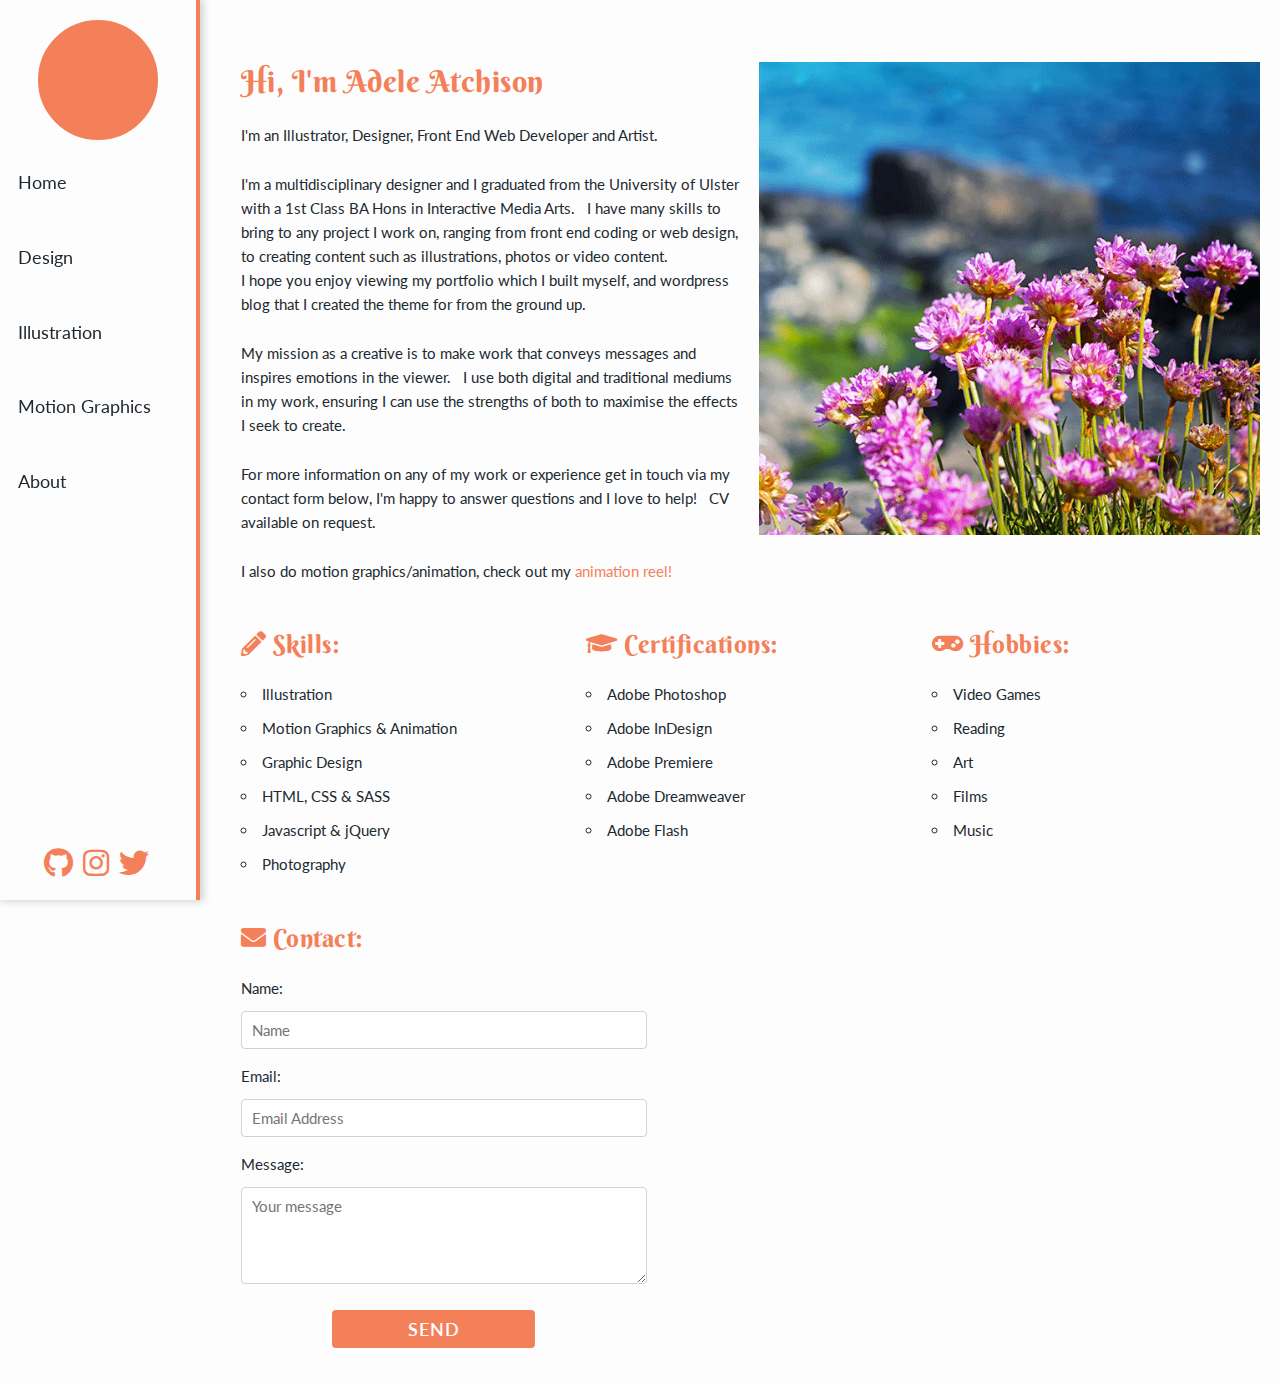
==== commit cfa860e8: "3.0 Update to illustration" ====
--- a/about.html
+++ b/about.html
@@ -59,7 +59,7 @@
                 <li><a href="illustration.html" data-page="illustration">Illustration</a></li>
                 <li><a href="motiongraphics.html" data-page="photography">Motion Graphics</a></li>
                 <li><a href="about.html" data-page="default">About</a></li>
-                <li><a href="http://www.adeleatchison.co.uk/blog/" data-page="blog">Blog</a></li>
+                
             </ul>
             
             
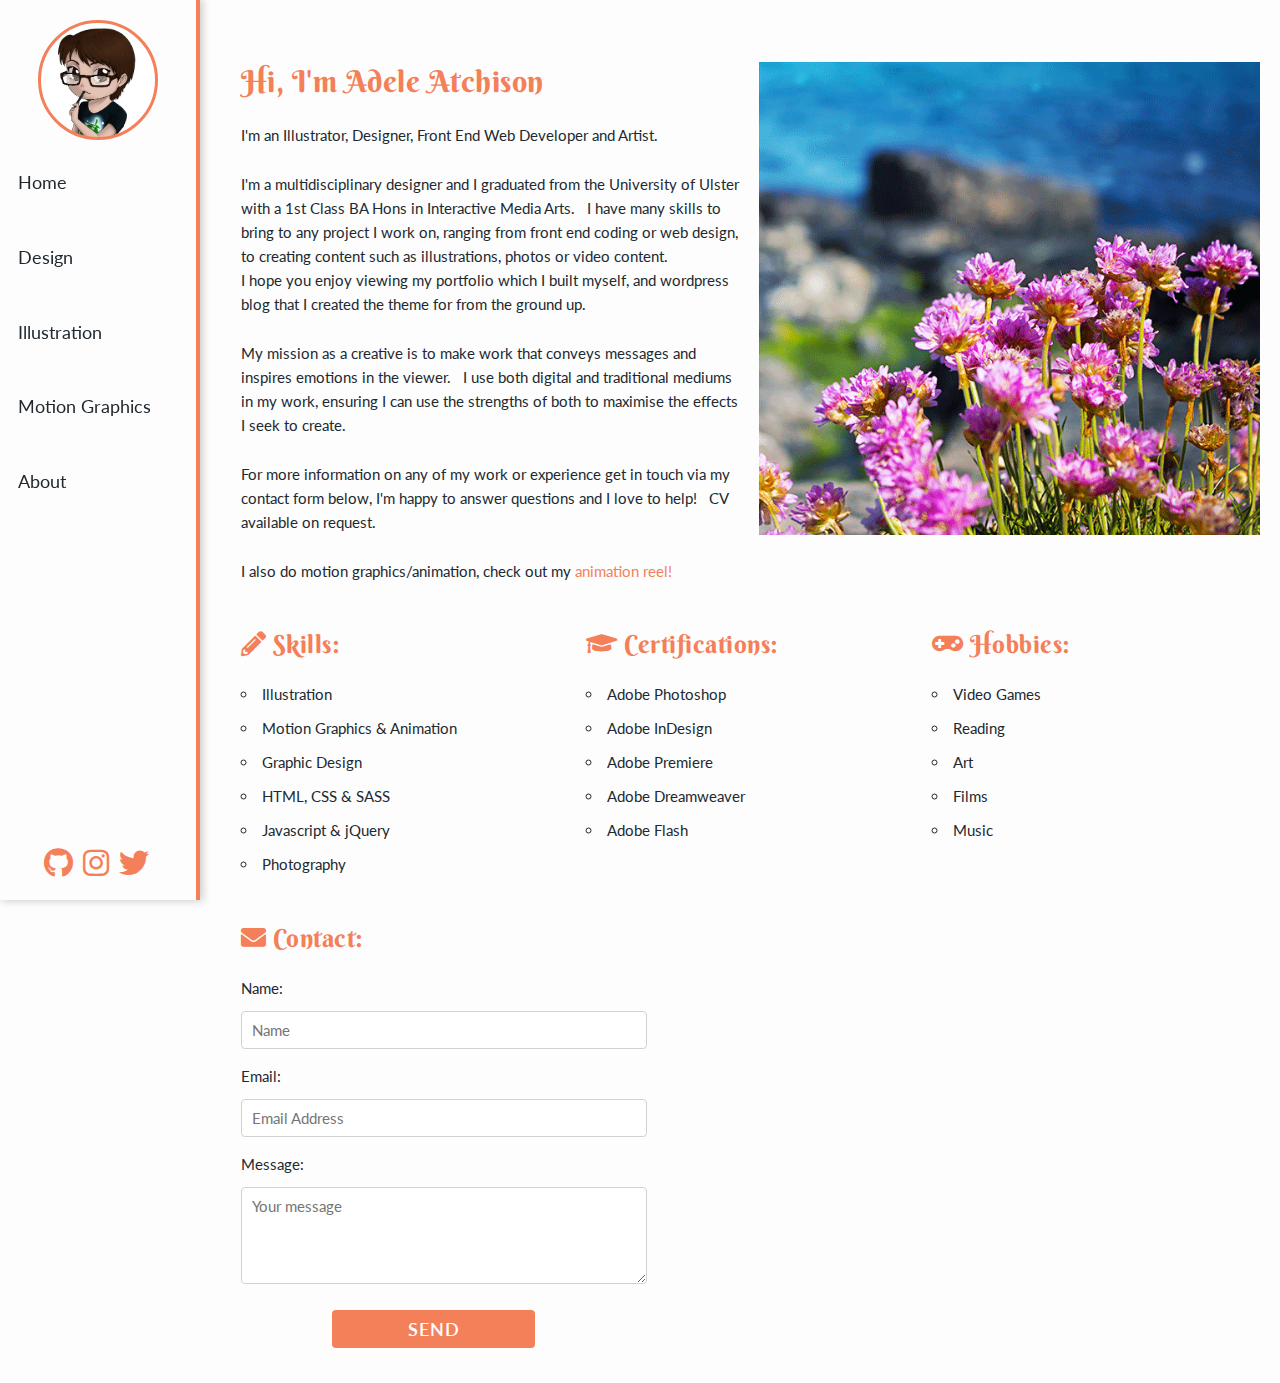
==== commit 29869968: "tidying links" ====
--- a/about.html
+++ b/about.html
@@ -30,14 +30,7 @@
   –––––––––––––––––––––––––––––––––––––––––––––––––– -->
   <link rel="icon" type="image/png" href="images/favicon.png">
 <!-- Global site tag (gtag.js) - Google Analytics -->
-<script async src="https://www.googletagmanager.com/gtag/js?id=UA-66696200-1"></script>
-<script>
-  window.dataLayer = window.dataLayer || [];
-  function gtag(){dataLayer.push(arguments);}
-  gtag('js', new Date());
 
-  gtag('config', 'UA-66696200-1');
-</script>
 
 </head>
 <body>
--- a/css/portfoliostyle.css
+++ b/css/portfoliostyle.css
@@ -92,7 +92,7 @@
     background-color: #f4805a;
     margin: 0 auto;
     display: none;
-    background-image: url(../images/images/illustration/profile.png);
+    background-image: url(../images/images/Illustration/profile.png);
     background-size: cover;
     background-position: center;
     border-width: 3px;
